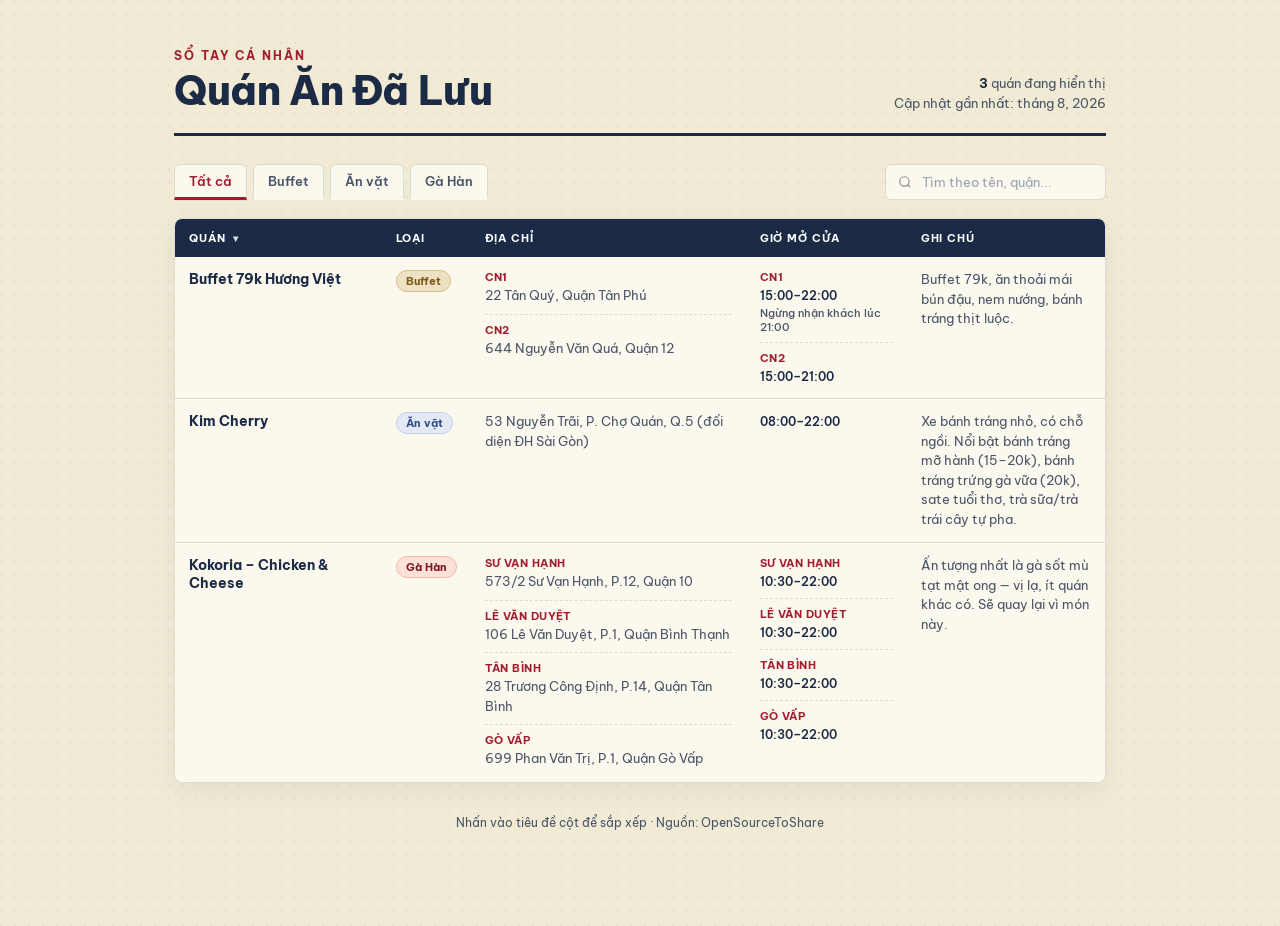
==== index.html @ 136578e1 "sửa" ====
<!DOCTYPE html>
<html lang="vi">
<head>
<meta charset="UTF-8">
<meta name="viewport" content="width=device-width, initial-scale=1.0">
<title>Sổ Quán Ăn — Danh sách đã lưu</title>
<link rel="preconnect" href="https://fonts.googleapis.com">
<link rel="preconnect" href="https://fonts.gstatic.com" crossorigin>
<link href="https://fonts.googleapis.com/css2?family=Be+Vietnam+Pro:ital,wght@0,400;0,500;0,600;0,700;0,800;1,500&display=swap" rel="stylesheet">
<style>
  :root{
    --paper: #F1EAD4;
    --paper-card: #FBF8EE;
    --ink: #1C2B45;
    --ink-soft: #4A5568;
    --lacquer: #A11D2E;
    --lacquer-dark: #7E1522;
    --brass: #9A7B3F;
    --jade: #33604C;
    --line: rgba(28,43,69,0.14);
    --shadow: 0 1px 0 rgba(28,43,69,0.06);
  }

  *{box-sizing:border-box;}

  html,body{
    margin:0;
    padding:0;
    background:var(--paper);
    color:var(--ink);
    font-family:'Be Vietnam Pro', sans-serif;
    -webkit-font-smoothing:antialiased;
  }

  body{
    background-image:
      radial-gradient(circle at 1px 1px, rgba(28,43,69,0.05) 1px, transparent 1px);
    background-size: 14px 14px;
  }

  .wrap{
    max-width:980px;
    margin:0 auto;
    padding:48px 24px 96px;
  }

  /* ---------- Header ---------- */
  header{
    display:flex;
    justify-content:space-between;
    align-items:flex-end;
    gap:24px;
    border-bottom:3px solid var(--ink);
    padding-bottom:20px;
    margin-bottom:8px;
    flex-wrap:wrap;
  }

  .kicker{
    font-size:12px;
    letter-spacing:0.16em;
    text-transform:uppercase;
    color:var(--lacquer);
    font-weight:700;
    margin:0 0 6px;
  }

  h1{
    font-size:clamp(28px, 4vw, 40px);
    font-weight:800;
    margin:0;
    line-height:1.1;
    letter-spacing:-0.01em;
  }

  .meta{
    text-align:right;
    font-size:13px;
    color:var(--ink-soft);
    line-height:1.5;
  }
  .meta strong{ color:var(--ink); font-weight:700; }

  /* ---------- Controls ---------- */
  .controls{
    display:flex;
    justify-content:space-between;
    align-items:center;
    gap:16px;
    flex-wrap:wrap;
    margin:28px 0 18px;
  }

  .tabs{
    display:flex;
    gap:6px;
    flex-wrap:wrap;
  }

  .tab{
    font-family:inherit;
    font-size:13px;
    font-weight:600;
    color:var(--ink-soft);
    background:var(--paper-card);
    border:1px solid var(--line);
    border-bottom:3px solid transparent;
    border-radius:6px 6px 0 0;
    padding:8px 14px;
    cursor:pointer;
    transition:all .15s ease;
  }
  .tab:hover{ color:var(--ink); }
  .tab.active{
    color:var(--lacquer);
    border-bottom-color:var(--lacquer);
    background:var(--paper-card);
    box-shadow:var(--shadow);
  }

  .search{
    display:flex;
    align-items:center;
    gap:8px;
    background:var(--paper-card);
    border:1px solid var(--line);
    border-radius:6px;
    padding:8px 12px;
    min-width:220px;
  }
  .search svg{ flex:none; opacity:0.5; }
  .search input{
    border:none;
    background:none;
    outline:none;
    font-family:inherit;
    font-size:13px;
    color:var(--ink);
    width:100%;
  }
  .search input::placeholder{ color:#9AA3B2; }

  /* ---------- Table (ledger) ---------- */
  .ledger{
    background:var(--paper-card);
    border:1px solid var(--line);
    border-radius:8px;
    overflow:hidden;
    box-shadow: 0 8px 24px rgba(28,43,69,0.06);
  }

  table{
    width:100%;
    border-collapse:collapse;
    font-size:14px;
  }

  thead th{
    text-align:left;
    font-size:11px;
    letter-spacing:0.08em;
    text-transform:uppercase;
    font-weight:700;
    color:#fff;
    background:var(--ink);
    padding:12px 14px;
    white-space:nowrap;
    cursor:pointer;
    user-select:none;
    position:relative;
  }
  thead th:hover{ background:#26375A; }
  thead th .arrow{
    display:inline-block;
    margin-left:4px;
    font-size:10px;
    opacity:0;
    transition:opacity .15s;
  }
  thead th.sorted .arrow{ opacity:0.85; }

  tbody tr{
    border-bottom:1px solid var(--line);
    transition:background .12s ease;
  }
  tbody tr:last-child{ border-bottom:none; }
  tbody tr:hover{ background:rgba(161,29,46,0.045); }

  tbody td{
    padding:13px 14px;
    vertical-align:top;
    color:var(--ink);
  }

  .col-name{ min-width:170px; }
  .name-vn{ font-weight:700; }

  .branch-list{
    list-style:none;
    margin:0;
    padding:0;
    display:flex;
    flex-direction:column;
    gap:8px;
  }
  .branch-list li{
    padding-bottom:8px;
    border-bottom:1px dashed var(--line);
  }
  .branch-list li:last-child{
    padding-bottom:0;
    border-bottom:none;
  }
  .branch-label{
    display:block;
    font-size:11px;
    font-weight:700;
    color:var(--lacquer);
    text-transform:uppercase;
    letter-spacing:0.04em;
    margin-bottom:2px;
  }
  .branch-addr{ color:var(--ink-soft); font-size:13px; line-height:1.5; }
  .branch-hours{
    font-variant-numeric: tabular-nums;
    font-weight:600;
    font-size:12px;
    color:var(--ink);
    margin-top:2px;
  }

  .badge{
    display:inline-block;
    font-size:11px;
    font-weight:700;
    padding:3px 9px;
    border-radius:999px;
    white-space:nowrap;
    border:1px solid transparent;
  }
  .badge-buffet{ background:#EFE1C4; color:#7A5A16; border-color:#D8BE8A; }
  .badge-vat{ background:#E4E9F6; color:#2F4C8C; border-color:#C4CFE9; }
  .badge-ga{ background:#FBE1D8; color:var(--lacquer-dark); border-color:#F2BBAA; }
  .badge-tra{ background:#DDEFE4; color:var(--jade); border-color:#B9DCC5; }

  .addr{ color:var(--ink-soft); font-size:13px; line-height:1.5; }
  .hours{
    font-variant-numeric: tabular-nums;
    font-weight:600;
    font-size:13px;
    white-space:nowrap;
  }
  .hours-note{
    display:block;
    font-size:11px;
    font-weight:500;
    color:var(--ink-soft);
    margin-top:2px;
  }

  .status{
    display:inline-flex;
    align-items:center;
    gap:6px;
    font-size:12px;
    font-weight:700;
  }
  .status.visited{ color:var(--jade); }
  .status.unvisited{ color:#9AA3B2; }
  .dot{
    width:7px; height:7px; border-radius:50%;
    background:currentColor;
    flex:none;
  }

  .note{
    font-size:13px;
    color:var(--ink-soft);
    max-width:260px;
    line-height:1.5;
  }
  .note em{ color:var(--ink); font-style:normal; font-weight:600; }

  .stamp{
    display:inline-block;
    margin-top:6px;
    font-size:10px;
    font-weight:800;
    letter-spacing:0.06em;
    color:var(--lacquer);
    border:1.5px solid var(--lacquer);
    border-radius:4px;
    padding:2px 6px;
    transform:rotate(-3deg);
    text-transform:uppercase;
  }

  .empty-row td{
    text-align:center;
    padding:40px 14px;
    color:var(--ink-soft);
    font-style:italic;
  }

  footer{
    margin-top:32px;
    text-align:center;
    font-size:12px;
    color:var(--ink-soft);
  }

  @media (max-width: 640px){
    .wrap{ padding:32px 14px 64px; }
    header{ flex-direction:column; align-items:flex-start; }
    .meta{ text-align:left; }
    .ledger{ overflow-x:auto; }
    table{ min-width:640px; }
  }
</style>
</head>
<body>

<div class="wrap">

  <header>
    <div>
      <p class="kicker">Sổ tay cá nhân</p>
      <h1>Quán Ăn Đã Lưu</h1>
    </div>
    <div class="meta">
      <div><strong id="count-visible">0</strong> quán đang hiển thị</div>
      <div>Cập nhật gần nhất: tháng 8, 2026</div>
    </div>
  </header>

  <div class="controls">
    <div class="tabs" id="tabs"></div>
    <div class="search">
      <svg width="14" height="14" viewBox="0 0 24 24" fill="none" stroke="currentColor" stroke-width="2"><circle cx="11" cy="11" r="8"/><path d="m21 21-4.3-4.3"/></svg>
      <input id="search-input" type="text" placeholder="Tìm theo tên, quận...">
    </div>
  </div>

  <div class="ledger">
    <table>
      <thead>
        <tr>
          <th data-key="name">Quán <span class="arrow">▾</span></th>
          <th data-key="category">Loại <span class="arrow">▾</span></th>
          <th data-key="address">Địa chỉ <span class="arrow">▾</span></th>
          <th data-key="hours">Giờ mở cửa <span class="arrow">▾</span></th>
          <th data-key="note">Ghi chú</th>
        </tr>
      </thead>
      <tbody id="table-body"></tbody>
    </table>
  </div>

  <footer>Nhấn vào tiêu đề cột để sắp xếp · Nguồn: OpenSourceToShare</footer>

</div>

<script>
const DATA = [
  {
    name: "Buffet 79k Hương Việt",
    category: "Buffet",
    badge: "badge-buffet",
    branches: [
      { label: "CN1", address: "22 Tân Quý, Quận Tân Phú", hours: "15:00–22:00", hoursNote: "Ngừng nhận khách lúc 21:00" },
      { label: "CN2", address: "644 Nguyễn Văn Quá, Quận 12", hours: "15:00–21:00" }
    ],
    note: "Buffet 79k, ăn thoải mái bún đậu, nem nướng, bánh tráng thịt luộc."
  },
  {
    name: "Kim Cherry",
    category: "Ăn vặt",
    badge: "badge-vat",
    branches: [
      { label: "", address: "53 Nguyễn Trãi, P. Chợ Quán, Q.5 (đối diện ĐH Sài Gòn)", hours: "08:00–22:00" }
    ],
    note: "Xe bánh tráng nhỏ, có chỗ ngồi. Nổi bật bánh tráng mỡ hành (15–20k), bánh tráng trứng gà vữa (20k), sate tuổi thơ, trà sữa/trà trái cây tự pha."
  },
  {
    name: "Kokoria – Chicken & Cheese",
    category: "Gà Hàn",
    badge: "badge-ga",
    branches: [
      { label: "Sư Vạn Hạnh", address: "573/2 Sư Vạn Hạnh, P.12, Quận 10", hours: "10:30–22:00" },
      { label: "Lê Văn Duyệt", address: "106 Lê Văn Duyệt, P.1, Quận Bình Thạnh", hours: "10:30–22:00" },
      { label: "Tân Bình", address: "28 Trương Công Định, P.14, Quận Tân Bình", hours: "10:30–22:00" },
      { label: "Gò Vấp", address: "699 Phan Văn Trị, P.1, Quận Gò Vấp", hours: "10:30–22:00" }
    ],
    note: "Ấn tượng nhất là gà sốt mù tạt mật ong — vị lạ, ít quán khác có. Sẽ quay lại vì món này."
  }
];

// --- Vietnamese-friendly search: strip diacritics + tone marks, handle đ/Đ, lowercase ---
function normalizeVN(str){
  return (str || "")
    .normalize("NFD")
    .replace(/[\u0300-\u036f]/g, "")
    .replace(/đ/g, "d")
    .replace(/Đ/g, "D")
    .toLowerCase()
    .trim();
}

const CATEGORIES = ["Tất cả", ...Array.from(new Set(DATA.map(d => d.category)))];

let state = { category: "Tất cả", query: "", sortKey: "name", sortDir: 1 };

function renderTabs(){
  const tabsEl = document.getElementById("tabs");
  tabsEl.innerHTML = "";
  CATEGORIES.forEach(cat => {
    const btn = document.createElement("button");
    btn.className = "tab" + (state.category === cat ? " active" : "");
    btn.textContent = cat;
    btn.addEventListener("click", () => { state.category = cat; render(); });
    tabsEl.appendChild(btn);
  });
}

function getFiltered(){
  let rows = DATA.filter(r => state.category === "Tất cả" || r.category === state.category);
  if(state.query.trim()){
    const q = normalizeVN(state.query);
    rows = rows.filter(r => {
      const haystack = [
        r.name,
        r.category,
        r.note,
        ...r.branches.map(b => b.label),
        ...r.branches.map(b => b.address)
      ].map(normalizeVN).join(" | ");
      return haystack.includes(q);
    });
  }
  rows = rows.slice().sort((a,b) => {
    let av, bv;
    if(state.sortKey === "hours"){
      av = a.branches[0].hours; bv = b.branches[0].hours;
    } else if(state.sortKey === "address"){
      av = a.branches[0].address; bv = b.branches[0].address;
    } else {
      av = (a[state.sortKey] || "").toString();
      bv = (b[state.sortKey] || "").toString();
    }
    av = normalizeVN(av); bv = normalizeVN(bv);
    if(av < bv) return -1 * state.sortDir;
    if(av > bv) return 1 * state.sortDir;
    return 0;
  });
  return rows;
}

function renderTable(){
  const rows = getFiltered();
  const body = document.getElementById("table-body");
  body.innerHTML = "";

  if(rows.length === 0){
    body.innerHTML = '<tr class="empty-row"><td colspan="5">Không tìm thấy quán nào.</td></tr>';
  } else {
    rows.forEach(r => {
      const tr = document.createElement("tr");
      const branchItems = r.branches.map(b => `
        <li>
          ${b.label ? `<span class="branch-label">${b.label}</span>` : ""}
          <span class="branch-addr">${b.address}</span>
        </li>
      `).join("");
      const hoursItems = r.branches.map(b => `
        <li>
          ${b.label ? `<span class="branch-label">${b.label}</span>` : ""}
          <span class="branch-hours">${b.hours}</span>
          ${b.hoursNote ? `<span class="hours-note">${b.hoursNote}</span>` : ""}
        </li>
      `).join("");
      tr.innerHTML = `
        <td class="col-name">
          <span class="name-vn">${r.name}</span>
        </td>
        <td><span class="badge ${r.badge}">${r.category}</span></td>
        <td><ul class="branch-list">${branchItems}</ul></td>
        <td><ul class="branch-list">${hoursItems}</ul></td>
        <td class="note">${r.note}</td>
      `;
      body.appendChild(tr);
    });
  }

  document.getElementById("count-visible").textContent = rows.length;
}

function renderSortIndicators(){
  document.querySelectorAll("thead th").forEach(th => {
    th.classList.remove("sorted");
    const arrow = th.querySelector(".arrow");
    if(th.dataset.key === state.sortKey){
      th.classList.add("sorted");
      arrow.textContent = state.sortDir === 1 ? "▾" : "▴";
    } else {
      arrow.textContent = "▾";
    }
  });
}

function render(){
  renderTabs();
  renderTable();
  renderSortIndicators();
}

document.querySelectorAll("thead th").forEach(th => {
  th.addEventListener("click", () => {
    const key = th.dataset.key;
    if(state.sortKey === key){ state.sortDir *= -1; }
    else { state.sortKey = key; state.sortDir = 1; }
    render();
  });
});

document.getElementById("search-input").addEventListener("input", (e) => {
  state.query = e.target.value;
  render();
});

render();
</script>

</body>
</html>
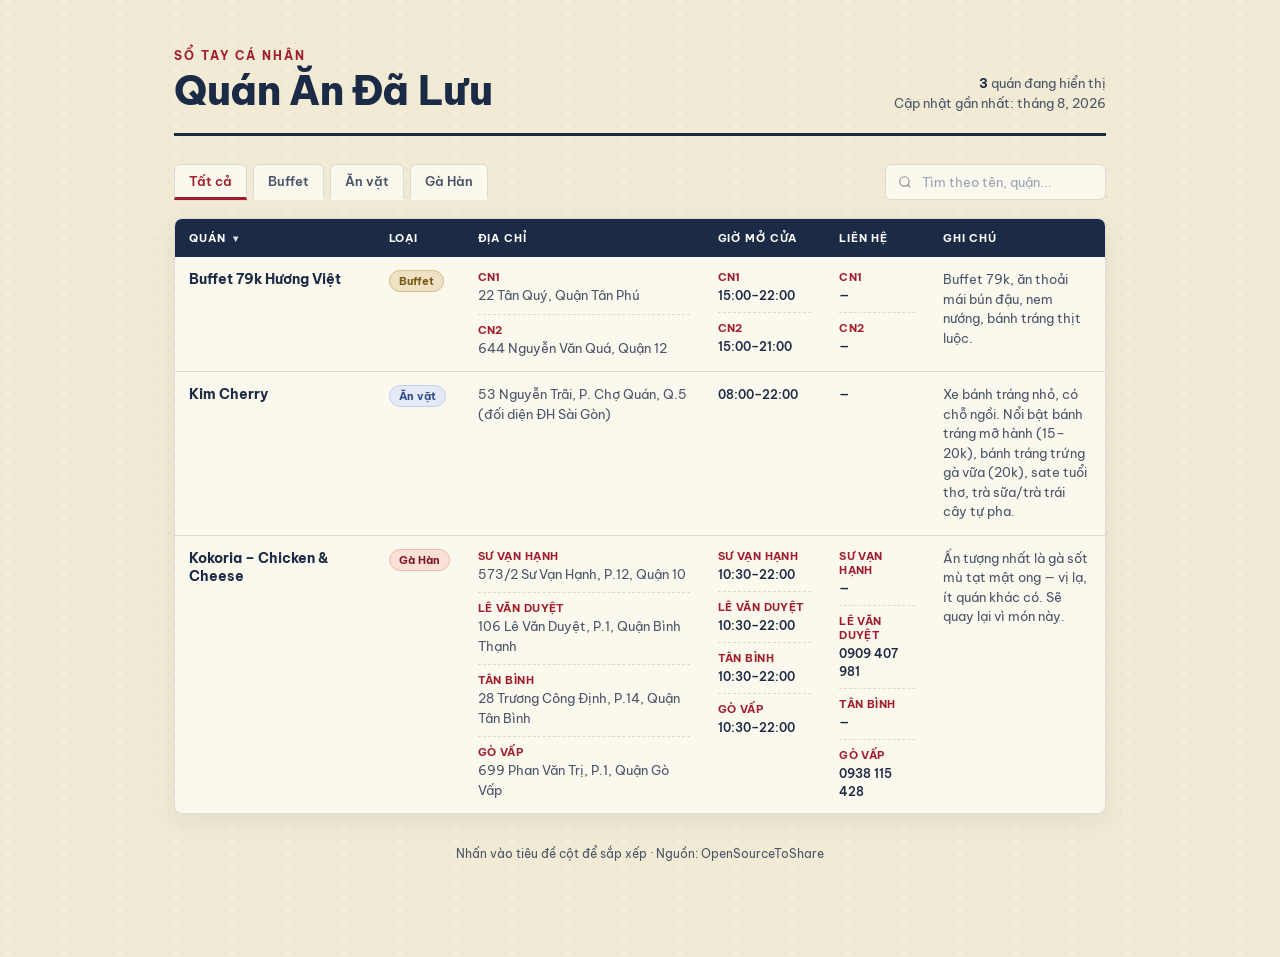
==== commit 6f45ef13: "index ngoài để dẫn vào file" ====
--- a/index.html
+++ b/index.html
@@ -2,533 +2,11 @@
 <html lang="vi">
 <head>
 <meta charset="UTF-8">
-<meta name="viewport" content="width=device-width, initial-scale=1.0">
-<title>Sổ Quán Ăn — Danh sách đã lưu</title>
-<link rel="preconnect" href="https://fonts.googleapis.com">
-<link rel="preconnect" href="https://fonts.gstatic.com" crossorigin>
-<link href="https://fonts.googleapis.com/css2?family=Be+Vietnam+Pro:ital,wght@0,400;0,500;0,600;0,700;0,800;1,500&display=swap" rel="stylesheet">
-<style>
-  :root{
-    --paper: #F1EAD4;
-    --paper-card: #FBF8EE;
-    --ink: #1C2B45;
-    --ink-soft: #4A5568;
-    --lacquer: #A11D2E;
-    --lacquer-dark: #7E1522;
-    --brass: #9A7B3F;
-    --jade: #33604C;
-    --line: rgba(28,43,69,0.14);
-    --shadow: 0 1px 0 rgba(28,43,69,0.06);
-  }
-
-  *{box-sizing:border-box;}
-
-  html,body{
-    margin:0;
-    padding:0;
-    background:var(--paper);
-    color:var(--ink);
-    font-family:'Be Vietnam Pro', sans-serif;
-    -webkit-font-smoothing:antialiased;
-  }
-
-  body{
-    background-image:
-      radial-gradient(circle at 1px 1px, rgba(28,43,69,0.05) 1px, transparent 1px);
-    background-size: 14px 14px;
-  }
-
-  .wrap{
-    max-width:980px;
-    margin:0 auto;
-    padding:48px 24px 96px;
-  }
-
-  /* ---------- Header ---------- */
-  header{
-    display:flex;
-    justify-content:space-between;
-    align-items:flex-end;
-    gap:24px;
-    border-bottom:3px solid var(--ink);
-    padding-bottom:20px;
-    margin-bottom:8px;
-    flex-wrap:wrap;
-  }
-
-  .kicker{
-    font-size:12px;
-    letter-spacing:0.16em;
-    text-transform:uppercase;
-    color:var(--lacquer);
-    font-weight:700;
-    margin:0 0 6px;
-  }
-
-  h1{
-    font-size:clamp(28px, 4vw, 40px);
-    font-weight:800;
-    margin:0;
-    line-height:1.1;
-    letter-spacing:-0.01em;
-  }
-
-  .meta{
-    text-align:right;
-    font-size:13px;
-    color:var(--ink-soft);
-    line-height:1.5;
-  }
-  .meta strong{ color:var(--ink); font-weight:700; }
-
-  /* ---------- Controls ---------- */
-  .controls{
-    display:flex;
-    justify-content:space-between;
-    align-items:center;
-    gap:16px;
-    flex-wrap:wrap;
-    margin:28px 0 18px;
-  }
-
-  .tabs{
-    display:flex;
-    gap:6px;
-    flex-wrap:wrap;
-  }
-
-  .tab{
-    font-family:inherit;
-    font-size:13px;
-    font-weight:600;
-    color:var(--ink-soft);
-    background:var(--paper-card);
-    border:1px solid var(--line);
-    border-bottom:3px solid transparent;
-    border-radius:6px 6px 0 0;
-    padding:8px 14px;
-    cursor:pointer;
-    transition:all .15s ease;
-  }
-  .tab:hover{ color:var(--ink); }
-  .tab.active{
-    color:var(--lacquer);
-    border-bottom-color:var(--lacquer);
-    background:var(--paper-card);
-    box-shadow:var(--shadow);
-  }
-
-  .search{
-    display:flex;
-    align-items:center;
-    gap:8px;
-    background:var(--paper-card);
-    border:1px solid var(--line);
-    border-radius:6px;
-    padding:8px 12px;
-    min-width:220px;
-  }
-  .search svg{ flex:none; opacity:0.5; }
-  .search input{
-    border:none;
-    background:none;
-    outline:none;
-    font-family:inherit;
-    font-size:13px;
-    color:var(--ink);
-    width:100%;
-  }
-  .search input::placeholder{ color:#9AA3B2; }
-
-  /* ---------- Table (ledger) ---------- */
-  .ledger{
-    background:var(--paper-card);
-    border:1px solid var(--line);
-    border-radius:8px;
-    overflow:hidden;
-    box-shadow: 0 8px 24px rgba(28,43,69,0.06);
-  }
-
-  table{
-    width:100%;
-    border-collapse:collapse;
-    font-size:14px;
-  }
-
-  thead th{
-    text-align:left;
-    font-size:11px;
-    letter-spacing:0.08em;
-    text-transform:uppercase;
-    font-weight:700;
-    color:#fff;
-    background:var(--ink);
-    padding:12px 14px;
-    white-space:nowrap;
-    cursor:pointer;
-    user-select:none;
-    position:relative;
-  }
-  thead th:hover{ background:#26375A; }
-  thead th .arrow{
-    display:inline-block;
-    margin-left:4px;
-    font-size:10px;
-    opacity:0;
-    transition:opacity .15s;
-  }
-  thead th.sorted .arrow{ opacity:0.85; }
-
-  tbody tr{
-    border-bottom:1px solid var(--line);
-    transition:background .12s ease;
-  }
-  tbody tr:last-child{ border-bottom:none; }
-  tbody tr:hover{ background:rgba(161,29,46,0.045); }
-
-  tbody td{
-    padding:13px 14px;
-    vertical-align:top;
-    color:var(--ink);
-  }
-
-  .col-name{ min-width:170px; }
-  .name-vn{ font-weight:700; }
-
-  .branch-list{
-    list-style:none;
-    margin:0;
-    padding:0;
-    display:flex;
-    flex-direction:column;
-    gap:8px;
-  }
-  .branch-list li{
-    padding-bottom:8px;
-    border-bottom:1px dashed var(--line);
-  }
-  .branch-list li:last-child{
-    padding-bottom:0;
-    border-bottom:none;
-  }
-  .branch-label{
-    display:block;
-    font-size:11px;
-    font-weight:700;
-    color:var(--lacquer);
-    text-transform:uppercase;
-    letter-spacing:0.04em;
-    margin-bottom:2px;
-  }
-  .branch-addr{ color:var(--ink-soft); font-size:13px; line-height:1.5; }
-  .branch-hours{
-    font-variant-numeric: tabular-nums;
-    font-weight:600;
-    font-size:12px;
-    color:var(--ink);
-    margin-top:2px;
-  }
-
-  .badge{
-    display:inline-block;
-    font-size:11px;
-    font-weight:700;
-    padding:3px 9px;
-    border-radius:999px;
-    white-space:nowrap;
-    border:1px solid transparent;
-  }
-  .badge-buffet{ background:#EFE1C4; color:#7A5A16; border-color:#D8BE8A; }
-  .badge-vat{ background:#E4E9F6; color:#2F4C8C; border-color:#C4CFE9; }
-  .badge-ga{ background:#FBE1D8; color:var(--lacquer-dark); border-color:#F2BBAA; }
-  .badge-tra{ background:#DDEFE4; color:var(--jade); border-color:#B9DCC5; }
-
-  .addr{ color:var(--ink-soft); font-size:13px; line-height:1.5; }
-  .hours{
-    font-variant-numeric: tabular-nums;
-    font-weight:600;
-    font-size:13px;
-    white-space:nowrap;
-  }
-  .hours-note{
-    display:block;
-    font-size:11px;
-    font-weight:500;
-    color:var(--ink-soft);
-    margin-top:2px;
-  }
-
-  .status{
-    display:inline-flex;
-    align-items:center;
-    gap:6px;
-    font-size:12px;
-    font-weight:700;
-  }
-  .status.visited{ color:var(--jade); }
-  .status.unvisited{ color:#9AA3B2; }
-  .dot{
-    width:7px; height:7px; border-radius:50%;
-    background:currentColor;
-    flex:none;
-  }
-
-  .note{
-    font-size:13px;
-    color:var(--ink-soft);
-    max-width:260px;
-    line-height:1.5;
-  }
-  .note em{ color:var(--ink); font-style:normal; font-weight:600; }
-
-  .stamp{
-    display:inline-block;
-    margin-top:6px;
-    font-size:10px;
-    font-weight:800;
-    letter-spacing:0.06em;
-    color:var(--lacquer);
-    border:1.5px solid var(--lacquer);
-    border-radius:4px;
-    padding:2px 6px;
-    transform:rotate(-3deg);
-    text-transform:uppercase;
-  }
-
-  .empty-row td{
-    text-align:center;
-    padding:40px 14px;
-    color:var(--ink-soft);
-    font-style:italic;
-  }
-
-  footer{
-    margin-top:32px;
-    text-align:center;
-    font-size:12px;
-    color:var(--ink-soft);
-  }
-
-  @media (max-width: 640px){
-    .wrap{ padding:32px 14px 64px; }
-    header{ flex-direction:column; align-items:flex-start; }
-    .meta{ text-align:left; }
-    .ledger{ overflow-x:auto; }
-    table{ min-width:640px; }
-  }
-</style>
+<meta http-equiv="refresh" content="0; url=Cac_quan_an_da_luu/">
+<link rel="canonical" href="Cac_quan_an_da_luu/">
+<title>Đang chuyển hướng…</title>
 </head>
 <body>
-
-<div class="wrap">
-
-  <header>
-    <div>
-      <p class="kicker">Sổ tay cá nhân</p>
-      <h1>Quán Ăn Đã Lưu</h1>
-    </div>
-    <div class="meta">
-      <div><strong id="count-visible">0</strong> quán đang hiển thị</div>
-      <div>Cập nhật gần nhất: tháng 8, 2026</div>
-    </div>
-  </header>
-
-  <div class="controls">
-    <div class="tabs" id="tabs"></div>
-    <div class="search">
-      <svg width="14" height="14" viewBox="0 0 24 24" fill="none" stroke="currentColor" stroke-width="2"><circle cx="11" cy="11" r="8"/><path d="m21 21-4.3-4.3"/></svg>
-      <input id="search-input" type="text" placeholder="Tìm theo tên, quận...">
-    </div>
-  </div>
-
-  <div class="ledger">
-    <table>
-      <thead>
-        <tr>
-          <th data-key="name">Quán <span class="arrow">▾</span></th>
-          <th data-key="category">Loại <span class="arrow">▾</span></th>
-          <th data-key="address">Địa chỉ <span class="arrow">▾</span></th>
-          <th data-key="hours">Giờ mở cửa <span class="arrow">▾</span></th>
-          <th data-key="note">Ghi chú</th>
-        </tr>
-      </thead>
-      <tbody id="table-body"></tbody>
-    </table>
-  </div>
-
-  <footer>Nhấn vào tiêu đề cột để sắp xếp · Nguồn: OpenSourceToShare</footer>
-
-</div>
-
-<script>
-const DATA = [
-  {
-    name: "Buffet 79k Hương Việt",
-    category: "Buffet",
-    badge: "badge-buffet",
-    branches: [
-      { label: "CN1", address: "22 Tân Quý, Quận Tân Phú", hours: "15:00–22:00", hoursNote: "Ngừng nhận khách lúc 21:00" },
-      { label: "CN2", address: "644 Nguyễn Văn Quá, Quận 12", hours: "15:00–21:00" }
-    ],
-    note: "Buffet 79k, ăn thoải mái bún đậu, nem nướng, bánh tráng thịt luộc."
-  },
-  {
-    name: "Kim Cherry",
-    category: "Ăn vặt",
-    badge: "badge-vat",
-    branches: [
-      { label: "", address: "53 Nguyễn Trãi, P. Chợ Quán, Q.5 (đối diện ĐH Sài Gòn)", hours: "08:00–22:00" }
-    ],
-    note: "Xe bánh tráng nhỏ, có chỗ ngồi. Nổi bật bánh tráng mỡ hành (15–20k), bánh tráng trứng gà vữa (20k), sate tuổi thơ, trà sữa/trà trái cây tự pha."
-  },
-  {
-    name: "Kokoria – Chicken & Cheese",
-    category: "Gà Hàn",
-    badge: "badge-ga",
-    branches: [
-      { label: "Sư Vạn Hạnh", address: "573/2 Sư Vạn Hạnh, P.12, Quận 10", hours: "10:30–22:00" },
-      { label: "Lê Văn Duyệt", address: "106 Lê Văn Duyệt, P.1, Quận Bình Thạnh", hours: "10:30–22:00" },
-      { label: "Tân Bình", address: "28 Trương Công Định, P.14, Quận Tân Bình", hours: "10:30–22:00" },
-      { label: "Gò Vấp", address: "699 Phan Văn Trị, P.1, Quận Gò Vấp", hours: "10:30–22:00" }
-    ],
-    note: "Ấn tượng nhất là gà sốt mù tạt mật ong — vị lạ, ít quán khác có. Sẽ quay lại vì món này."
-  }
-];
-
-// --- Vietnamese-friendly search: strip diacritics + tone marks, handle đ/Đ, lowercase ---
-function normalizeVN(str){
-  return (str || "")
-    .normalize("NFD")
-    .replace(/[\u0300-\u036f]/g, "")
-    .replace(/đ/g, "d")
-    .replace(/Đ/g, "D")
-    .toLowerCase()
-    .trim();
-}
-
-const CATEGORIES = ["Tất cả", ...Array.from(new Set(DATA.map(d => d.category)))];
-
-let state = { category: "Tất cả", query: "", sortKey: "name", sortDir: 1 };
-
-function renderTabs(){
-  const tabsEl = document.getElementById("tabs");
-  tabsEl.innerHTML = "";
-  CATEGORIES.forEach(cat => {
-    const btn = document.createElement("button");
-    btn.className = "tab" + (state.category === cat ? " active" : "");
-    btn.textContent = cat;
-    btn.addEventListener("click", () => { state.category = cat; render(); });
-    tabsEl.appendChild(btn);
-  });
-}
-
-function getFiltered(){
-  let rows = DATA.filter(r => state.category === "Tất cả" || r.category === state.category);
-  if(state.query.trim()){
-    const q = normalizeVN(state.query);
-    rows = rows.filter(r => {
-      const haystack = [
-        r.name,
-        r.category,
-        r.note,
-        ...r.branches.map(b => b.label),
-        ...r.branches.map(b => b.address)
-      ].map(normalizeVN).join(" | ");
-      return haystack.includes(q);
-    });
-  }
-  rows = rows.slice().sort((a,b) => {
-    let av, bv;
-    if(state.sortKey === "hours"){
-      av = a.branches[0].hours; bv = b.branches[0].hours;
-    } else if(state.sortKey === "address"){
-      av = a.branches[0].address; bv = b.branches[0].address;
-    } else {
-      av = (a[state.sortKey] || "").toString();
-      bv = (b[state.sortKey] || "").toString();
-    }
-    av = normalizeVN(av); bv = normalizeVN(bv);
-    if(av < bv) return -1 * state.sortDir;
-    if(av > bv) return 1 * state.sortDir;
-    return 0;
-  });
-  return rows;
-}
-
-function renderTable(){
-  const rows = getFiltered();
-  const body = document.getElementById("table-body");
-  body.innerHTML = "";
-
-  if(rows.length === 0){
-    body.innerHTML = '<tr class="empty-row"><td colspan="5">Không tìm thấy quán nào.</td></tr>';
-  } else {
-    rows.forEach(r => {
-      const tr = document.createElement("tr");
-      const branchItems = r.branches.map(b => `
-        <li>
-          ${b.label ? `<span class="branch-label">${b.label}</span>` : ""}
-          <span class="branch-addr">${b.address}</span>
-        </li>
-      `).join("");
-      const hoursItems = r.branches.map(b => `
-        <li>
-          ${b.label ? `<span class="branch-label">${b.label}</span>` : ""}
-          <span class="branch-hours">${b.hours}</span>
-          ${b.hoursNote ? `<span class="hours-note">${b.hoursNote}</span>` : ""}
-        </li>
-      `).join("");
-      tr.innerHTML = `
-        <td class="col-name">
-          <span class="name-vn">${r.name}</span>
-        </td>
-        <td><span class="badge ${r.badge}">${r.category}</span></td>
-        <td><ul class="branch-list">${branchItems}</ul></td>
-        <td><ul class="branch-list">${hoursItems}</ul></td>
-        <td class="note">${r.note}</td>
-      `;
-      body.appendChild(tr);
-    });
-  }
-
-  document.getElementById("count-visible").textContent = rows.length;
-}
-
-function renderSortIndicators(){
-  document.querySelectorAll("thead th").forEach(th => {
-    th.classList.remove("sorted");
-    const arrow = th.querySelector(".arrow");
-    if(th.dataset.key === state.sortKey){
-      th.classList.add("sorted");
-      arrow.textContent = state.sortDir === 1 ? "▾" : "▴";
-    } else {
-      arrow.textContent = "▾";
-    }
-  });
-}
-
-function render(){
-  renderTabs();
-  renderTable();
-  renderSortIndicators();
-}
-
-document.querySelectorAll("thead th").forEach(th => {
-  th.addEventListener("click", () => {
-    const key = th.dataset.key;
-    if(state.sortKey === key){ state.sortDir *= -1; }
-    else { state.sortKey = key; state.sortDir = 1; }
-    render();
-  });
-});
-
-document.getElementById("search-input").addEventListener("input", (e) => {
-  state.query = e.target.value;
-  render();
-});
-
-render();
-</script>
-
+  <p>Đang chuyển đến <a href="Cac_quan_an_da_luu/">Sổ Quán Ăn</a>…</p>
 </body>
-</html>
+</html>
